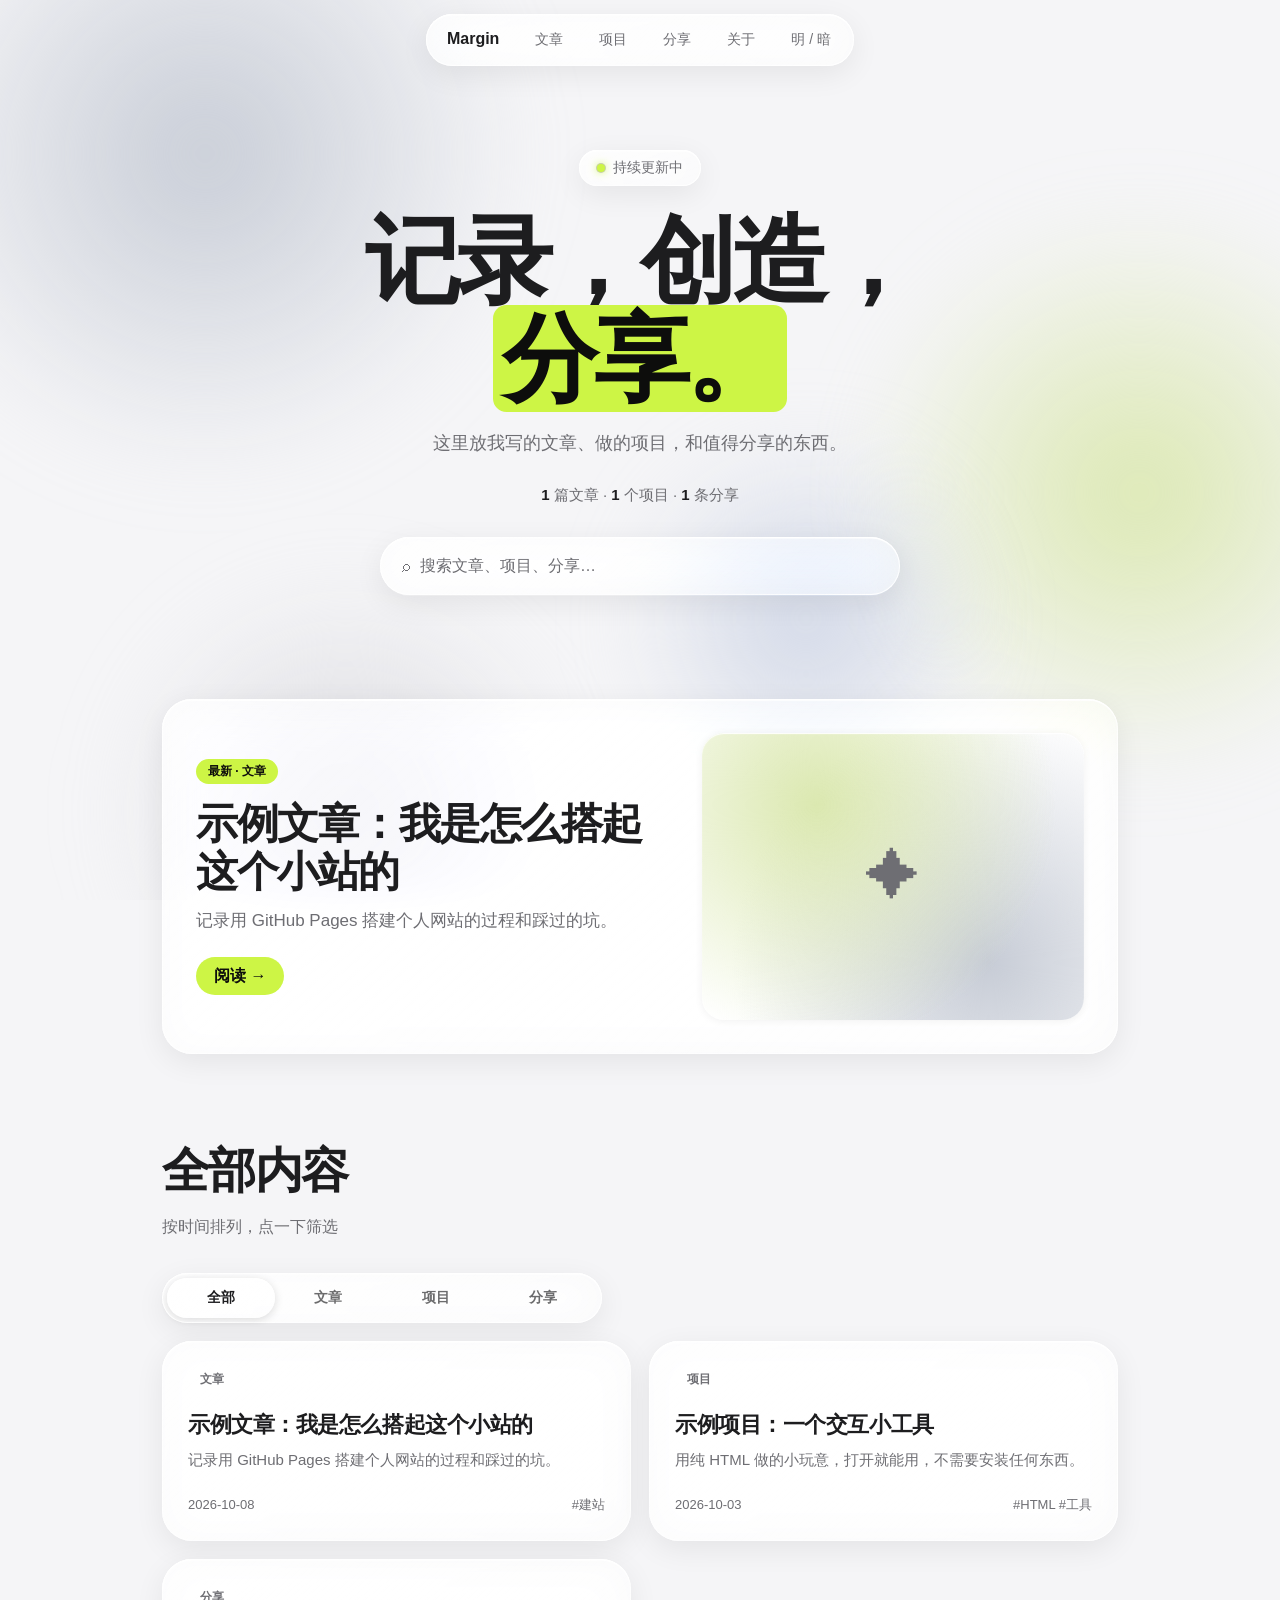
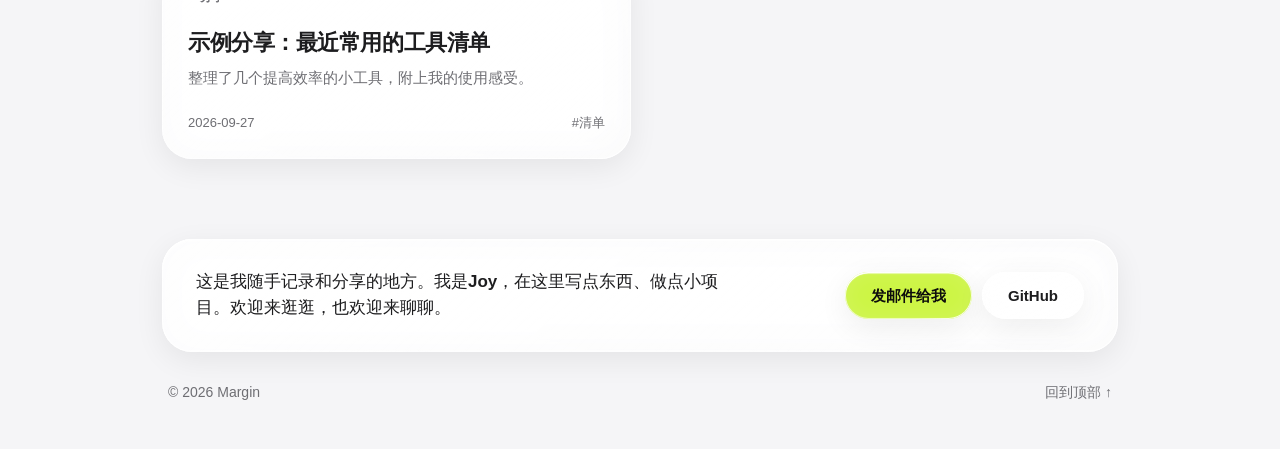
==== index.html @ 058a6137 "init: Margin 个人网站（文章 / 项目 / 分享） 纯静态站点，部署到 GitHub Pages。样式取自设计稿最终版（液态玻璃 + 荧光绿 #cdf545）， 拆分为共用 assets/" ====
<!DOCTYPE html>
<html lang="zh-CN">
<head>
<meta charset="utf-8">
<meta name="viewport" content="width=device-width, initial-scale=1, viewport-fit=cover">
<title>Joy · Margin</title>
<link rel="stylesheet" href="assets/site.css">
</head>
<body>
<div class="bg" aria-hidden="true"><div class="orb"></div><div class="orb"></div><div class="orb"></div><div class="orb"></div></div>

<div class="navw"><nav class="nav glass">
  <b>Margin</b>
  <a href="#feed" data-f="文章">文章</a><a href="#feed" data-f="项目">项目</a><a href="#feed" data-f="分享">分享</a><a href="#about">关于</a>
  <button id="theme" type="button">明 / 暗</button>
</nav></div>

<div class="wrap">
  <header class="hero" id="top">
    <span class="hi glass"><i class="dot"></i>持续更新中</span>
    <h1>记录，创造，<br><span>分享。</span></h1>
    <p class="sub" style="max-width:30em;margin:22px auto 0;font-size:18px">这里放我写的文章、做的项目，和值得分享的东西。</p>
    <div class="stats" id="stats"></div>
    <label class="search glass"><span>⌕</span><input id="q" type="search" placeholder="搜索文章、项目、分享…"></label>
  </header>

  <section id="latest" style="padding-top:30px">
    <a class="feat glass lift" id="feat" href="#"></a>
  </section>

  <section id="feed">
    <h2>全部内容</h2><p class="sub">按时间排列，点一下筛选</p>
    <div class="seg glass" id="seg" style="--n:4">
      <i class="thumb"></i>
      <button class="on" type="button">全部</button><button type="button">文章</button><button type="button">项目</button><button type="button">分享</button>
    </div>
    <div class="grid" id="grid"></div>
  </section>

  <section id="about">
    <div class="about glass">
      <p>这是我随手记录和分享的地方。我是<b>Joy</b>，在这里写点东西、做点小项目。欢迎来逛逛，也欢迎来聊聊。</p>
      <div class="links"><a class="btn glass tint" href="mailto:tingschen287@gmail.com">发邮件给我</a><a class="btn glass" href="https://github.com/Tingschen287" target="_blank" rel="noopener">GitHub</a></div>
    </div>
    <footer><span>© 2026 Margin</span><span><a href="#top">回到顶部 ↑</a></span></footer>
  </section>
</div>

<script>
// ====== 在这里添加内容：每条一行，type 只能是 文章 / 项目 / 分享 ======
var posts=[
 {type:'文章',title:'示例文章：我是怎么搭起这个小站的',desc:'记录用 GitHub Pages 搭建个人网站的过程和踩过的坑。',date:'2026-10-08',url:'posts/hello.html',tags:['建站']},
 {type:'项目',title:'示例项目：一个交互小工具',desc:'用纯 HTML 做的小玩意，打开就能用，不需要安装任何东西。',date:'2026-10-03',url:'projects/tool/',tags:['HTML','工具']},
 {type:'分享',title:'示例分享：最近常用的工具清单',desc:'整理了几个提高效率的小工具，附上我的使用感受。',date:'2026-09-27',url:'shares/tools.html',tags:['清单']}
];
// ====== 以下无需修改 ======
posts.sort(function(a,b){return b.date.localeCompare(a.date)});
var types=['全部','文章','项目','分享'],state={t:'全部',q:''};
var grid=document.getElementById('grid'),seg=document.getElementById('seg'),bs=seg.querySelectorAll('button');
function card(p){return '<a class="w glass lift" href="'+p.url+'"><span class="tag">'+p.type+'</span><h3>'+p.title+'</h3><p>'+p.desc+'</p><div class="meta"><span>'+p.date+'</span><span>'+(p.tags||[]).map(function(t){return '#'+t}).join(' ')+'</span></div></a>'}
function render(){
  var q=state.q.toLowerCase();
  var f=posts.filter(function(p){return (state.t==='全部'||p.type===state.t)&&(!q||(p.title+p.desc+(p.tags||[]).join(' ')).toLowerCase().indexOf(q)>-1)});
  grid.innerHTML=f.length?f.map(card).join(''):'<p class="empty">没有找到相关内容</p>';
}
function setT(t){var i=types.indexOf(t);state.t=t;seg.style.setProperty('--i',i);bs.forEach(function(b,j){b.classList.toggle('on',i===j)});render()}
bs.forEach(function(b,i){b.onclick=function(){setT(types[i])}});
document.querySelectorAll('.nav a[data-f]').forEach(function(a){a.addEventListener('click',function(){setT(a.dataset.f)})});
document.getElementById('q').addEventListener('input',function(e){state.q=e.target.value;render()});
var n=function(t){return posts.filter(function(p){return p.type===t}).length};
document.getElementById('stats').innerHTML='<b>'+n('文章')+'</b> 篇文章 · <b>'+n('项目')+'</b> 个项目 · <b>'+n('分享')+'</b> 条分享';
var p0=posts[0],ft=document.getElementById('feat');ft.href=p0.url;
ft.innerHTML='<div><span class="tag acc">最新 · '+p0.type+'</span><h2>'+p0.title+'</h2><p>'+p0.desc+'</p><span class="go">阅读 →</span></div><div class="cover">✦</div>';
render();
document.getElementById('theme').onclick=function(){var r=document.documentElement,d=r.dataset.theme?r.dataset.theme==='dark':matchMedia('(prefers-color-scheme: dark)').matches;r.dataset.theme=d?'light':'dark'};
document.addEventListener('pointermove',function(e){var el=e.target.closest&&e.target.closest('.glass');if(!el)return;var b=el.getBoundingClientRect();el.style.setProperty('--x',(e.clientX-b.left)+'px');el.style.setProperty('--y',(e.clientY-b.top)+'px')});
</script>
</body>
</html>
---- assets/site.css ----
:root{
  --base:#f5f5f7;--o1:#c7ccd6;--o2:#dbe8b0;--o3:#d9d9de;--o4:#cfd6e6;
  --text:#1d1d1f;--muted:#6e6e73;
  --t1:rgba(255,255,255,.66);--t2:rgba(255,255,255,.30);
  --edge:#fff;--edge2:rgba(255,255,255,.4);--spec:rgba(255,255,255,.95);
  --sh:0 8px 30px rgba(0,0,0,.07);--acc:#cdf545;--ink:#0d0d0c;
  box-sizing:border-box;padding-top:env(safe-area-inset-top,0px);padding-bottom:env(safe-area-inset-bottom,0px)}
@media (prefers-color-scheme: dark){:root:not([data-theme="light"]){
  --base:#000;--o1:#2b2b30;--o2:#2a3a10;--o3:#1f1f23;--o4:#1a2236;
  --text:#f5f5f7;--muted:#86868b;--t1:rgba(255,255,255,.12);--t2:rgba(255,255,255,.03);
  --edge:rgba(255,255,255,.35);--edge2:rgba(255,255,255,.04);--spec:rgba(255,255,255,.2);--sh:0 8px 30px rgba(0,0,0,.5);--acc:#cdf545;--ink:#0d0d0c}}
:root[data-theme="dark"]{
  --base:#000;--o1:#2b2b30;--o2:#2a3a10;--o3:#1f1f23;--o4:#1a2236;
  --text:#f5f5f7;--muted:#86868b;--t1:rgba(255,255,255,.12);--t2:rgba(255,255,255,.03);
  --edge:rgba(255,255,255,.35);--edge2:rgba(255,255,255,.04);--spec:rgba(255,255,255,.2);--sh:0 8px 30px rgba(0,0,0,.5);--acc:#cdf545;--ink:#0d0d0c}
html{scroll-padding-top:calc(env(safe-area-inset-top,0px) + 80px);scroll-behavior:smooth;height:100%}
*{box-sizing:border-box}
body{margin:0;min-height:100%;background:var(--base);color:var(--text);
  font-family:-apple-system,BlinkMacSystemFont,"SF Pro Display","PingFang SC","Hiragino Sans GB","Microsoft YaHei",sans-serif;line-height:1.55;overflow-x:hidden;-webkit-font-smoothing:antialiased}
a{color:inherit;text-decoration:none}
button{font:inherit;color:inherit}

/* wallpaper */
.bg{position:fixed;inset:0;z-index:0;overflow:hidden;pointer-events:none}
.orb{position:absolute;border-radius:50%;filter:blur(40px);animation:drift 20s ease-in-out infinite alternate}
.bg .orb:nth-child(1){width:52vw;height:52vw;background:radial-gradient(circle,var(--o1),transparent 68%);top:-14vw;left:-10vw}
.bg .orb:nth-child(2){width:46vw;height:46vw;background:radial-gradient(circle,var(--o2),transparent 68%);top:22vh;right:-12vw;animation-delay:-7s}
.bg .orb:nth-child(3){width:38vw;height:38vw;background:radial-gradient(circle,var(--o3),transparent 68%);bottom:-12vw;left:8vw;animation-delay:-12s}
.bg .orb:nth-child(4){width:30vw;height:30vw;background:radial-gradient(circle,var(--o4),transparent 68%);bottom:10vh;right:22vw;animation-delay:-4s}
@keyframes drift{to{transform:translate(7vw,6vh) scale(1.12)}}

/* liquid glass */
.glass{position:relative;border-radius:30px;isolation:isolate;
  background:linear-gradient(140deg,var(--t1),var(--t2));
  -webkit-backdrop-filter:blur(22px) saturate(190%) brightness(1.06);backdrop-filter:blur(22px) saturate(190%) brightness(1.06);
  box-shadow:inset 0 1.5px 1px var(--edge),inset 0 -1px 1px var(--edge2),inset 0 0 22px rgba(255,255,255,.12),var(--sh);
  transition:transform .5s cubic-bezier(.34,1.56,.64,1),box-shadow .3s}
.glass::before{content:"";position:absolute;inset:0;border-radius:inherit;z-index:-1;pointer-events:none;opacity:0;transition:opacity .3s;
  background:radial-gradient(220px circle at var(--x,50%) var(--y,0%),var(--spec),transparent 65%)}
.glass:hover::before{opacity:1}
.glass::after{content:"";position:absolute;inset:0;border-radius:inherit;padding:1.2px;pointer-events:none;
  background:linear-gradient(135deg,var(--edge),var(--edge2) 35%,var(--edge2) 65%,var(--edge));
  -webkit-mask:linear-gradient(#000 0 0) content-box,linear-gradient(#000 0 0);-webkit-mask-composite:xor;mask-composite:exclude}
.lift:hover{transform:translateY(-6px) scale(1.025)}
.tint{background:var(--acc);color:var(--ink)}

.wrap{position:relative;z-index:1;max-width:1000px;margin:0 auto;padding:0 22px}

/* top nav */
.navw{position:fixed;top:0;left:0;right:0;z-index:10;display:flex;justify-content:center;padding:calc(env(safe-area-inset-top,0px) + 14px) 14px 0;pointer-events:none}
.nav{pointer-events:auto;display:flex;align-items:center;gap:4px;padding:7px;border-radius:99px}
.nav b{padding:0 16px 0 14px;font-weight:700}
.nav a,.nav button{padding:8px 16px;border-radius:99px;border:0;background:none;font-size:14px;cursor:pointer;color:var(--muted);transition:all .25s}
.nav a:hover,.nav button:hover{color:var(--text);background:var(--t1)}

/* hero */
.hero{text-align:center;padding:170px 0 70px}
.hero .hi{display:inline-block;padding:7px 18px;border-radius:99px;font-size:14px;color:var(--muted);margin-bottom:26px}
h1{font-size:clamp(46px,10vw,112px);line-height:1.02;letter-spacing:-.045em;font-weight:700;margin:0}
h1 span{color:var(--ink);background:var(--acc);padding:0 .1em;border-radius:.14em}
.card-hero{max-width:560px;margin:38px auto 0;padding:26px 28px}
.card-hero p{margin:0 0 20px;font-size:17px;color:var(--muted)}
.btns{display:flex;gap:10px;justify-content:center;flex-wrap:wrap}
.btn{padding:12px 26px;border-radius:99px;font-weight:600;font-size:15px;cursor:pointer;border:0}

/* sections */
section{padding:80px 0 0;position:relative}
.sec-orb{position:absolute;z-index:0;width:280px;height:280px;filter:blur(30px);opacity:.9}
h2{font-size:clamp(28px,5vw,48px);letter-spacing:-.035em;margin:0 0 6px;font-weight:700;position:relative}
.sub{color:var(--muted);margin:0 0 34px;position:relative}
.grid{display:grid;grid-template-columns:repeat(2,1fr);gap:18px;position:relative;z-index:1}
.w{display:block;padding:26px;min-height:190px}
.ico{width:46px;height:46px;border-radius:14px;display:grid;place-items:center;font-size:14px;font-weight:600;color:var(--muted);margin-bottom:34px;background:var(--t1);box-shadow:inset 0 1px 1px var(--edge),0 1px 6px rgba(0,0,0,.06)}
.w h3{margin:0 0 3px;font-size:22px;letter-spacing:-.02em}
.w p{margin:0;color:var(--muted);font-size:15px}

/* segmented control */
.seg{position:relative;display:grid;grid-template-columns:repeat(3,1fr);width:min(100%,380px);padding:5px;border-radius:99px;margin-bottom:18px;z-index:1}
.seg .thumb{position:absolute;top:5px;bottom:5px;left:5px;width:calc((100% - 10px)/3);border-radius:99px;
  background:linear-gradient(140deg,rgba(255,255,255,.75),rgba(255,255,255,.35));box-shadow:0 2px 10px rgba(0,0,0,.14),inset 0 1px 1px #fff;
  transform:translateX(calc(var(--i,0)*100%));transition:transform .5s cubic-bezier(.34,1.4,.64,1)}
:root[data-theme="dark"] .seg .thumb{background:linear-gradient(140deg,rgba(255,255,255,.3),rgba(255,255,255,.1))}
@media (prefers-color-scheme: dark){:root:not([data-theme="light"]) .seg .thumb{background:linear-gradient(140deg,rgba(255,255,255,.3),rgba(255,255,255,.1))}}
.seg button{position:relative;z-index:1;border:0;background:none;padding:9px 0;font-size:14px;font-weight:600;cursor:pointer;color:var(--text);opacity:.65;transition:opacity .2s}
.seg button.on{opacity:1}
.panel{padding:30px 32px;position:relative;z-index:1;font-size:18px;min-height:150px}
.panel div{display:none}.panel div.on{display:block;animation:fi .5s}
@keyframes fi{from{opacity:0;transform:translateY(8px)}}
.chips{display:flex;flex-wrap:wrap;gap:8px}
.chips span{padding:5px 15px;border-radius:99px;background:var(--t1);font-size:14px;box-shadow:inset 0 1px 1px var(--edge)}

.contact{text-align:center;padding:56px 24px;margin-top:80px;position:relative;z-index:1}
.contact h2{margin-bottom:22px}
footer{position:relative;z-index:1;display:flex;justify-content:space-between;flex-wrap:wrap;gap:8px;padding:30px 6px 46px;color:var(--muted);font-size:14px}
footer a:hover{color:var(--text)}
@media (max-width:720px){.grid{grid-template-columns:1fr}.nav a{display:none}.hero{padding-top:130px}.nav b{padding-right:10px}}
@media (prefers-reduced-motion:reduce){.orb{animation:none}.glass,.seg .thumb{transition:none}}
.hero{padding:150px 0 40px}
h1{font-size:clamp(44px,9vw,96px)}
.stats{margin-top:26px;color:var(--muted);font-size:15px}
.stats b{color:var(--text);font-weight:600}
.search{display:flex;align-items:center;gap:10px;max-width:520px;margin:30px auto 0;padding:5px 22px;border-radius:99px;text-align:left}
.search span{color:var(--muted)}
.search input{flex:1;min-width:0;background:none;border:0;outline:0;font:inherit;font-size:16px;color:var(--text);padding:12px 0}
.search input::placeholder{color:var(--muted)}
.tag{display:inline-block;padding:3px 12px;border-radius:99px;font-size:12px;font-weight:600;background:var(--t1);color:var(--muted);box-shadow:inset 0 1px 1px var(--edge);align-self:flex-start}
.tag.acc{background:var(--acc);color:var(--ink);box-shadow:none}
.feat{display:grid;grid-template-columns:1.25fr 1fr;gap:28px;padding:34px;margin-top:34px;align-items:center}
.feat h2{font-size:clamp(26px,4vw,42px);margin:16px 0 12px;line-height:1.15}
.feat p{margin:0 0 22px;color:var(--muted);font-size:17px}
.feat .go{font-weight:600;color:var(--ink);background:var(--acc);padding:7px 18px;border-radius:99px;display:inline-block}
.cover{aspect-ratio:4/3;border-radius:22px;display:grid;place-items:center;font-size:54px;color:var(--muted);
  background:radial-gradient(circle at 30% 25%,var(--o2),transparent 70%),radial-gradient(circle at 75% 80%,var(--o1),transparent 70%),var(--t1);
  box-shadow:inset 0 1px 1px var(--edge),0 1px 8px rgba(0,0,0,.06)}
.seg{width:min(100%,440px);grid-template-columns:repeat(var(--n,3),1fr)}
.seg .thumb{width:calc((100% - 10px)/var(--n,3))}
.w{display:flex;flex-direction:column;min-height:200px}
.w h3{margin:16px 0 6px}
.w .meta{margin-top:auto;padding-top:20px;display:flex;justify-content:space-between;gap:10px;font-size:13px;color:var(--muted)}
.empty{grid-column:1/-1;text-align:center;color:var(--muted);padding:40px 0;margin:0}
.about{padding:30px 34px;display:flex;justify-content:space-between;align-items:center;gap:24px;flex-wrap:wrap;position:relative;z-index:1}
.about p{margin:0;max-width:32em;font-size:17px}
.about .links{display:flex;gap:10px;flex-wrap:wrap}
@media (max-width:720px){.feat{grid-template-columns:1fr;padding:26px}.cover{aspect-ratio:16/9;order:-1}.hero{padding-top:120px}}
.dot{display:inline-block;width:8px;height:8px;border-radius:50%;background:var(--acc);margin-right:8px;box-shadow:0 0 0 1px rgba(0,0,0,.18),0 0 8px var(--acc)}
::selection{background:var(--acc);color:var(--ink)}

/* ====== 内容页（文章 / 项目 / 分享）====== */
.nav .back{color:var(--text)}
@media (max-width:720px){.nav a.back{display:inline-block}}
.page{padding-top:120px}
.article{padding:40px 44px;position:relative;z-index:1}
.article .head{margin-bottom:30px}
.article h1{font-size:clamp(32px,6vw,52px);line-height:1.12;letter-spacing:-.035em;margin:16px 0 14px}
.article .meta{display:flex;gap:14px;flex-wrap:wrap;color:var(--muted);font-size:14px}
.prose{font-size:17px;line-height:1.8}
.prose h2{font-size:clamp(22px,3.4vw,28px);letter-spacing:-.02em;margin:36px 0 10px}
.prose h3{font-size:19px;margin:26px 0 8px}
.prose p,.prose ul,.prose ol{margin:0 0 16px}
.prose ul,.prose ol{padding-left:1.4em}
.prose li{margin:4px 0}
.prose a{text-decoration:underline;text-decoration-color:var(--acc);text-decoration-thickness:2px;text-underline-offset:3px}
.prose blockquote{margin:0 0 16px;padding:10px 18px;border-left:3px solid var(--acc);color:var(--muted);background:var(--t2);border-radius:0 14px 14px 0}
.prose code{font-family:ui-monospace,SFMono-Regular,Menlo,Consolas,monospace;font-size:.9em;padding:2px 6px;border-radius:6px;background:var(--t1)}
.prose pre{margin:0 0 16px;padding:16px 18px;border-radius:16px;background:var(--t1);overflow-x:auto;box-shadow:inset 0 1px 1px var(--edge)}
.prose pre code{padding:0;background:none}
.prose img{max-width:100%;height:auto;border-radius:16px}
.prose table{width:100%;border-collapse:collapse;margin:0 0 16px;font-size:15px}
.prose th,.prose td{text-align:left;padding:8px 10px;border-bottom:1px solid var(--t1)}
.prose hr{border:0;height:1px;background:var(--t1);margin:30px 0}
.tool{margin:0 0 20px;padding:20px;border-radius:22px}
.tool textarea{width:100%;min-height:160px;resize:vertical;border:0;outline:0;background:none;font:inherit;font-size:16px;color:var(--text);line-height:1.7}
.tool textarea::placeholder{color:var(--muted)}
.nums{display:grid;grid-template-columns:repeat(4,1fr);gap:12px;margin:0 0 16px}
.nums div{padding:16px;border-radius:20px;text-align:center}
.nums b{display:block;font-size:28px;letter-spacing:-.02em}
.nums span{font-size:13px;color:var(--muted)}
@media (max-width:720px){.article{padding:28px 22px}.page{padding-top:96px}.nums{grid-template-columns:repeat(2,1fr)}}
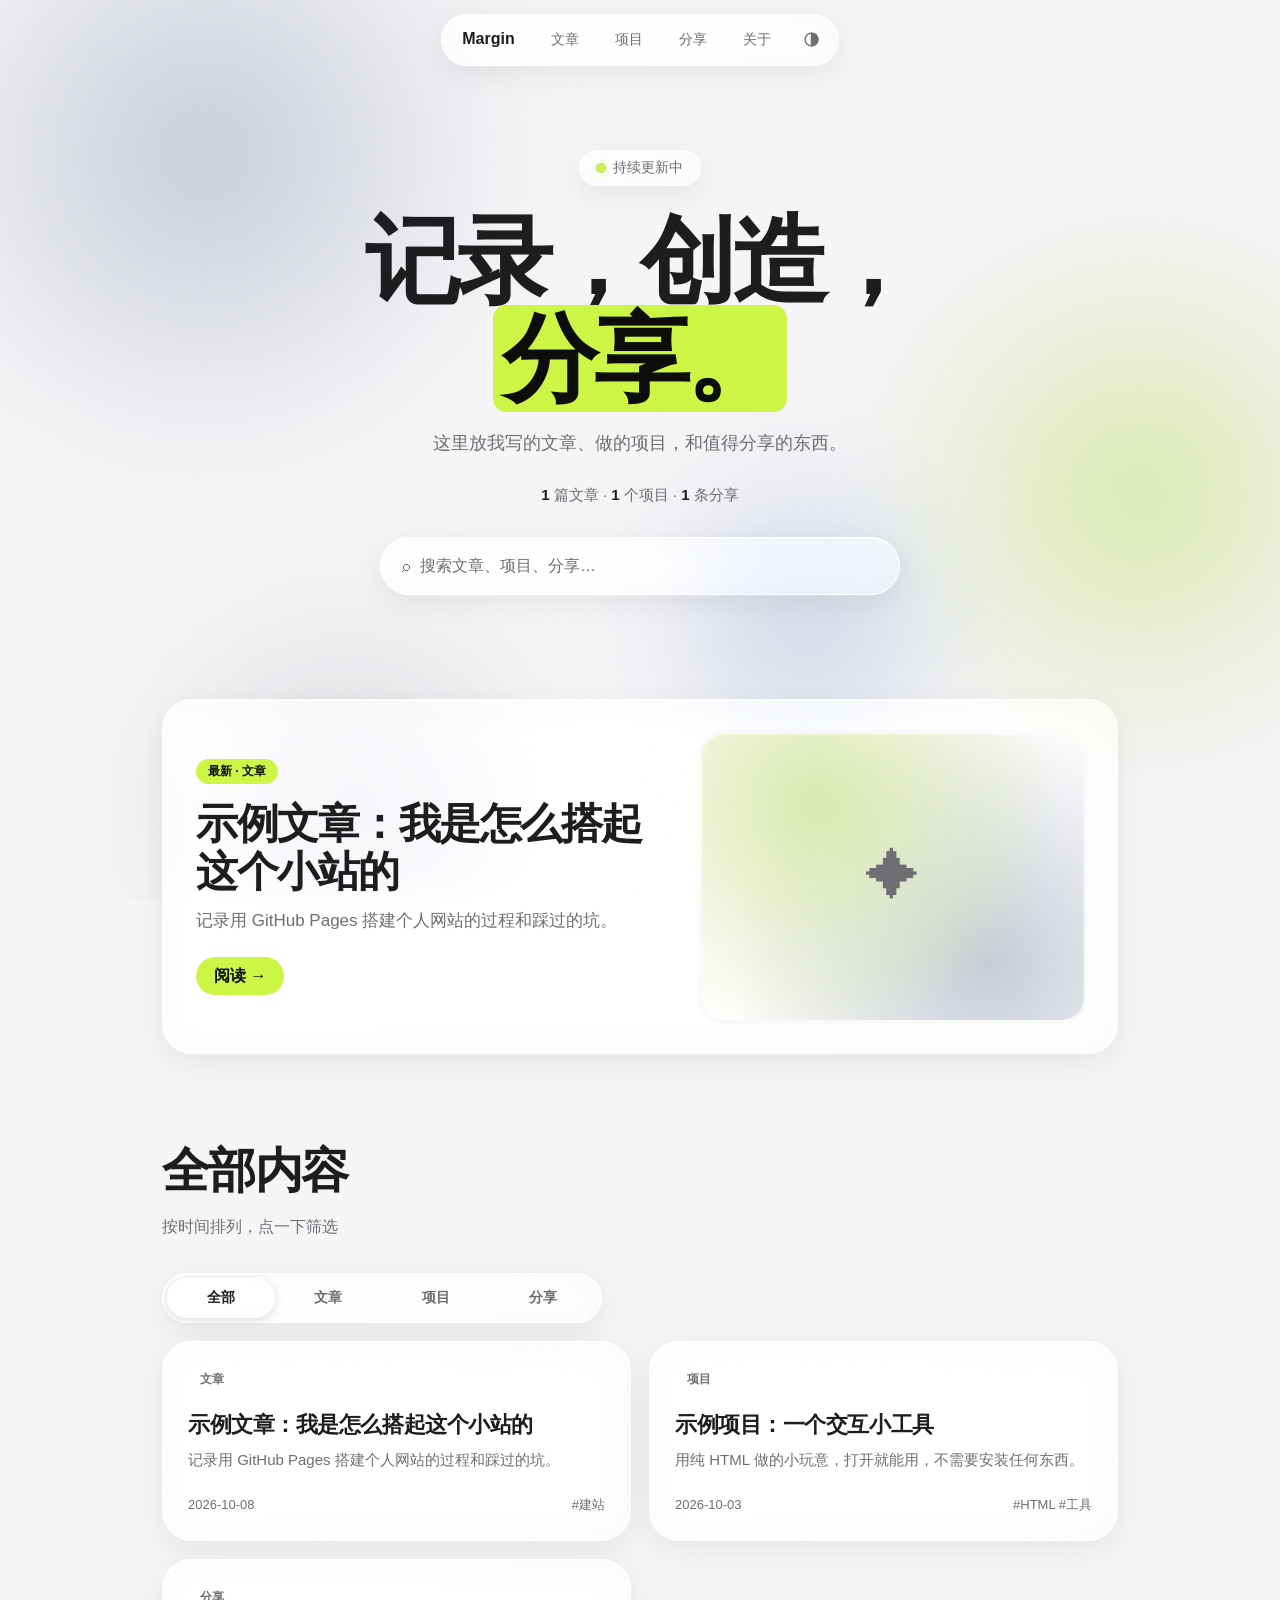
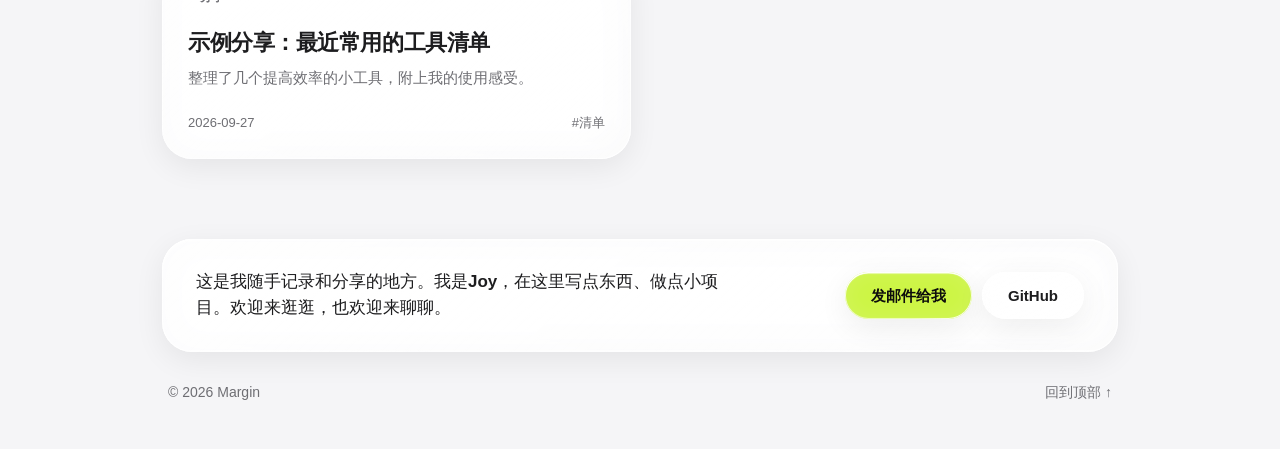
==== commit 71be006f: "feat: 外观切换改为 自动/浅色/深色 三档图标按钮 默认跟随系统设置并实时响应系统切换；手动选择浅色或深色会记住（localStorage）， 切回自动恢复跟随系统。按钮用内联 SVG 图标替代" ====
--- a/index.html
+++ b/index.html
@@ -5,6 +5,7 @@
 <meta name="viewport" content="width=device-width, initial-scale=1, viewport-fit=cover">
 <title>Joy · Margin</title>
 <link rel="stylesheet" href="assets/site.css">
+<script>try{var t=localStorage.getItem('theme');if(t==='light'||t==='dark')document.documentElement.dataset.theme=t}catch(e){}</script>
 </head>
 <body>
 <div class="bg" aria-hidden="true"><div class="orb"></div><div class="orb"></div><div class="orb"></div><div class="orb"></div></div>
@@ -12,7 +13,7 @@
 <div class="navw"><nav class="nav glass">
   <b>Margin</b>
   <a href="#feed" data-f="文章">文章</a><a href="#feed" data-f="项目">项目</a><a href="#feed" data-f="分享">分享</a><a href="#about">关于</a>
-  <button id="theme" type="button">明 / 暗</button>
+  <button id="theme" type="button" title="外观：跟随系统，点击切换" aria-label="外观：跟随系统，点击切换"><svg viewBox="0 0 24 24" fill="none" stroke="currentColor" stroke-width="2" stroke-linecap="round" stroke-linejoin="round" aria-hidden="true"><circle cx="12" cy="12" r="9"/><path d="M12 3a9 9 0 0 1 0 18z" fill="currentColor"/></svg></button>
 </nav></div>
 
 <div class="wrap">
@@ -72,7 +73,7 @@
 var p0=posts[0],ft=document.getElementById('feat');ft.href=p0.url;
 ft.innerHTML='<div><span class="tag acc">最新 · '+p0.type+'</span><h2>'+p0.title+'</h2><p>'+p0.desc+'</p><span class="go">阅读 →</span></div><div class="cover">✦</div>';
 render();
-document.getElementById('theme').onclick=function(){var r=document.documentElement,d=r.dataset.theme?r.dataset.theme==='dark':matchMedia('(prefers-color-scheme: dark)').matches;r.dataset.theme=d?'light':'dark'};
+(function(){var r=document.documentElement,b=document.getElementById('theme'),ms=['auto','light','dark'],lb={auto:'跟随系统',light:'浅色',dark:'深色'},ic={auto:'<svg viewBox="0 0 24 24" fill="none" stroke="currentColor" stroke-width="2" stroke-linecap="round" stroke-linejoin="round" aria-hidden="true"><circle cx="12" cy="12" r="9"/><path d="M12 3a9 9 0 0 1 0 18z" fill="currentColor"/></svg>',light:'<svg viewBox="0 0 24 24" fill="none" stroke="currentColor" stroke-width="2" stroke-linecap="round" stroke-linejoin="round" aria-hidden="true"><circle cx="12" cy="12" r="4"/><path d="M12 2v2M12 20v2M4.93 4.93l1.41 1.41M17.66 17.66l1.41 1.41M2 12h2M20 12h2M4.93 19.07l1.41-1.41M17.66 6.34l1.41-1.41"/></svg>',dark:'<svg viewBox="0 0 24 24" fill="none" stroke="currentColor" stroke-width="2" stroke-linecap="round" stroke-linejoin="round" aria-hidden="true"><path d="M21 12.79A9 9 0 1 1 11.21 3 7 7 0 0 0 21 12.79z"/></svg>'};function cur(){return r.dataset.theme||'auto'}function set(m,save){if(m==='auto')delete r.dataset.theme;else r.dataset.theme=m;b.innerHTML=ic[m];b.title='外观：'+lb[m]+'，点击切换';b.setAttribute('aria-label',b.title);if(save)try{m==='auto'?localStorage.removeItem('theme'):localStorage.setItem('theme',m)}catch(e){}}set(cur());b.onclick=function(){set(ms[(ms.indexOf(cur())+1)%3],1)}})();
 document.addEventListener('pointermove',function(e){var el=e.target.closest&&e.target.closest('.glass');if(!el)return;var b=el.getBoundingClientRect();el.style.setProperty('--x',(e.clientX-b.left)+'px');el.style.setProperty('--y',(e.clientY-b.top)+'px')});
 </script>
 </body>
--- a/assets/site.css
+++ b/assets/site.css
@@ -156,3 +156,7 @@
 .nums b{display:block;font-size:28px;letter-spacing:-.02em}
 .nums span{font-size:13px;color:var(--muted)}
 @media (max-width:720px){.article{padding:28px 22px}.page{padding-top:96px}.nums{grid-template-columns:repeat(2,1fr)}}
+
+/* 外观切换按钮：自动 / 浅色 / 深色 图标 */
+.nav #theme{display:grid;place-items:center;padding:8px 12px}
+#theme svg{width:17px;height:17px;display:block}
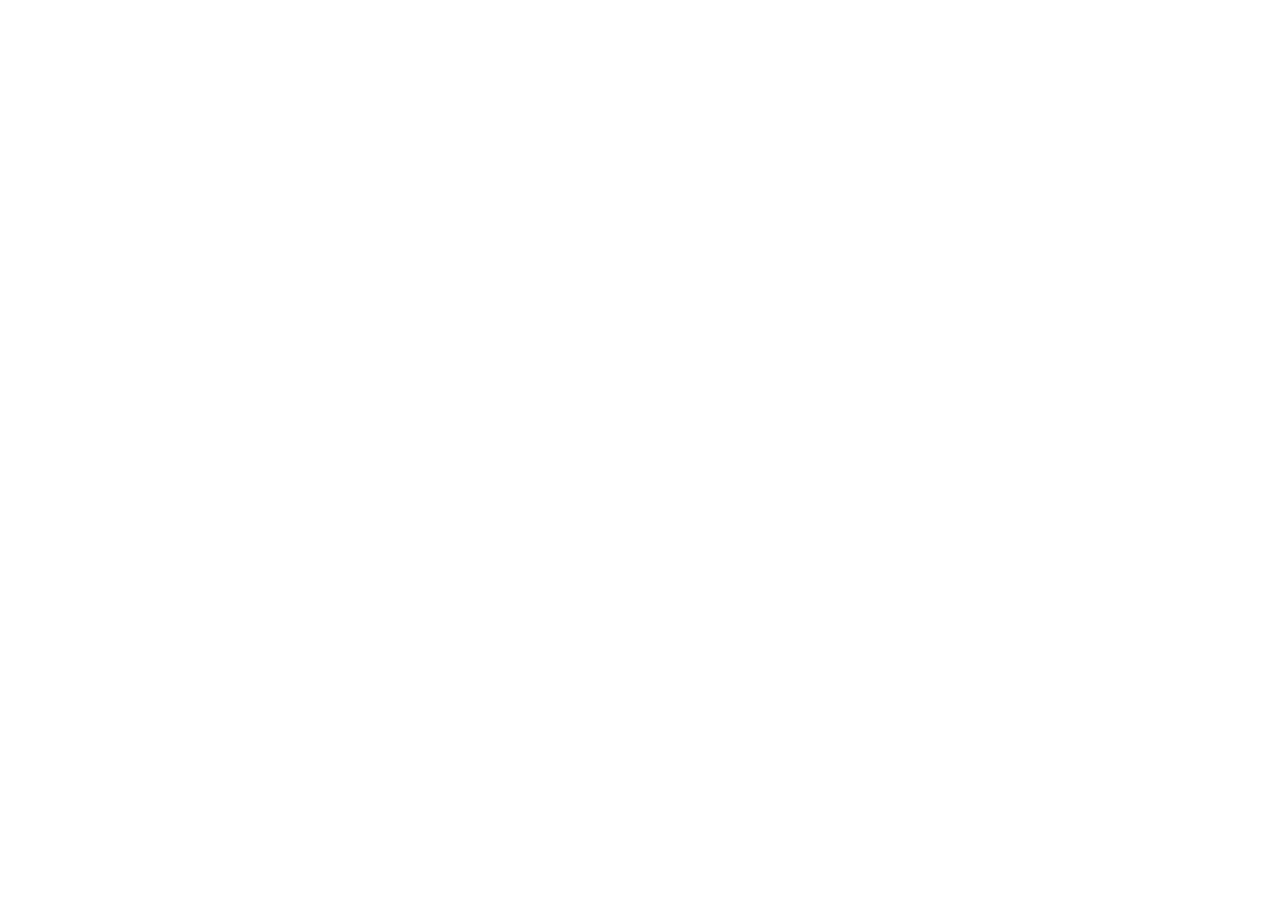
==== commit fc86d07f: "redirect: 网站已搬到 https://tingschen.top，旧地址全部跳转" ====
--- a/index.html
+++ b/index.html
@@ -2,79 +2,14 @@
 <html lang="zh-CN">
 <head>
 <meta charset="utf-8">
-<meta name="viewport" content="width=device-width, initial-scale=1, viewport-fit=cover">
-<title>Joy · Margin</title>
-<link rel="stylesheet" href="assets/site.css">
-<script>try{var t=localStorage.getItem('theme');if(t==='light'||t==='dark')document.documentElement.dataset.theme=t}catch(e){}</script>
+<meta name="viewport" content="width=device-width, initial-scale=1">
+<title>已搬家 · Margin</title>
+<meta name="robots" content="noindex">
+<link rel="canonical" href="https://tingschen.top/">
+<meta http-equiv="refresh" content="0; url=https://tingschen.top/">
+<script>location.replace("https://tingschen.top/" + location.search + location.hash)</script>
 </head>
-<body>
-<div class="bg" aria-hidden="true"><div class="orb"></div><div class="orb"></div><div class="orb"></div><div class="orb"></div></div>
-
-<div class="navw"><nav class="nav glass">
-  <b>Margin</b>
-  <a href="#feed" data-f="文章">文章</a><a href="#feed" data-f="项目">项目</a><a href="#feed" data-f="分享">分享</a><a href="#about">关于</a>
-  <button id="theme" type="button" title="外观：跟随系统，点击切换" aria-label="外观：跟随系统，点击切换"><svg viewBox="0 0 24 24" fill="none" stroke="currentColor" stroke-width="2" stroke-linecap="round" stroke-linejoin="round" aria-hidden="true"><circle cx="12" cy="12" r="9"/><path d="M12 3a9 9 0 0 1 0 18z" fill="currentColor"/></svg></button>
-</nav></div>
-
-<div class="wrap">
-  <header class="hero" id="top">
-    <span class="hi glass"><i class="dot"></i>持续更新中</span>
-    <h1>记录，创造，<br><span>分享。</span></h1>
-    <p class="sub" style="max-width:30em;margin:22px auto 0;font-size:18px">这里放我写的文章、做的项目，和值得分享的东西。</p>
-    <div class="stats" id="stats"></div>
-    <label class="search glass"><span>⌕</span><input id="q" type="search" placeholder="搜索文章、项目、分享…"></label>
-  </header>
-
-  <section id="latest" style="padding-top:30px">
-    <a class="feat glass lift" id="feat" href="#"></a>
-  </section>
-
-  <section id="feed">
-    <h2>全部内容</h2><p class="sub">按时间排列，点一下筛选</p>
-    <div class="seg glass" id="seg" style="--n:4">
-      <i class="thumb"></i>
-      <button class="on" type="button">全部</button><button type="button">文章</button><button type="button">项目</button><button type="button">分享</button>
-    </div>
-    <div class="grid" id="grid"></div>
-  </section>
-
-  <section id="about">
-    <div class="about glass">
-      <p>这是我随手记录和分享的地方。我是<b>Joy</b>，在这里写点东西、做点小项目。欢迎来逛逛，也欢迎来聊聊。</p>
-      <div class="links"><a class="btn glass tint" href="mailto:tingschen287@gmail.com">发邮件给我</a><a class="btn glass" href="https://github.com/Tingschen287" target="_blank" rel="noopener">GitHub</a></div>
-    </div>
-    <footer><span>© 2026 Margin</span><span><a href="#top">回到顶部 ↑</a></span></footer>
-  </section>
-</div>
-
-<script>
-// ====== 在这里添加内容：每条一行，type 只能是 文章 / 项目 / 分享 ======
-var posts=[
- {type:'文章',title:'示例文章：我是怎么搭起这个小站的',desc:'记录用 GitHub Pages 搭建个人网站的过程和踩过的坑。',date:'2026-10-08',url:'posts/hello.html',tags:['建站']},
- {type:'项目',title:'示例项目：一个交互小工具',desc:'用纯 HTML 做的小玩意，打开就能用，不需要安装任何东西。',date:'2026-10-03',url:'projects/tool/',tags:['HTML','工具']},
- {type:'分享',title:'示例分享：最近常用的工具清单',desc:'整理了几个提高效率的小工具，附上我的使用感受。',date:'2026-09-27',url:'shares/tools.html',tags:['清单']}
-];
-// ====== 以下无需修改 ======
-posts.sort(function(a,b){return b.date.localeCompare(a.date)});
-var types=['全部','文章','项目','分享'],state={t:'全部',q:''};
-var grid=document.getElementById('grid'),seg=document.getElementById('seg'),bs=seg.querySelectorAll('button');
-function card(p){return '<a class="w glass lift" href="'+p.url+'"><span class="tag">'+p.type+'</span><h3>'+p.title+'</h3><p>'+p.desc+'</p><div class="meta"><span>'+p.date+'</span><span>'+(p.tags||[]).map(function(t){return '#'+t}).join(' ')+'</span></div></a>'}
-function render(){
-  var q=state.q.toLowerCase();
-  var f=posts.filter(function(p){return (state.t==='全部'||p.type===state.t)&&(!q||(p.title+p.desc+(p.tags||[]).join(' ')).toLowerCase().indexOf(q)>-1)});
-  grid.innerHTML=f.length?f.map(card).join(''):'<p class="empty">没有找到相关内容</p>';
-}
-function setT(t){var i=types.indexOf(t);state.t=t;seg.style.setProperty('--i',i);bs.forEach(function(b,j){b.classList.toggle('on',i===j)});render()}
-bs.forEach(function(b,i){b.onclick=function(){setT(types[i])}});
-document.querySelectorAll('.nav a[data-f]').forEach(function(a){a.addEventListener('click',function(){setT(a.dataset.f)})});
-document.getElementById('q').addEventListener('input',function(e){state.q=e.target.value;render()});
-var n=function(t){return posts.filter(function(p){return p.type===t}).length};
-document.getElementById('stats').innerHTML='<b>'+n('文章')+'</b> 篇文章 · <b>'+n('项目')+'</b> 个项目 · <b>'+n('分享')+'</b> 条分享';
-var p0=posts[0],ft=document.getElementById('feat');ft.href=p0.url;
-ft.innerHTML='<div><span class="tag acc">最新 · '+p0.type+'</span><h2>'+p0.title+'</h2><p>'+p0.desc+'</p><span class="go">阅读 →</span></div><div class="cover">✦</div>';
-render();
-(function(){var r=document.documentElement,b=document.getElementById('theme'),ms=['auto','light','dark'],lb={auto:'跟随系统',light:'浅色',dark:'深色'},ic={auto:'<svg viewBox="0 0 24 24" fill="none" stroke="currentColor" stroke-width="2" stroke-linecap="round" stroke-linejoin="round" aria-hidden="true"><circle cx="12" cy="12" r="9"/><path d="M12 3a9 9 0 0 1 0 18z" fill="currentColor"/></svg>',light:'<svg viewBox="0 0 24 24" fill="none" stroke="currentColor" stroke-width="2" stroke-linecap="round" stroke-linejoin="round" aria-hidden="true"><circle cx="12" cy="12" r="4"/><path d="M12 2v2M12 20v2M4.93 4.93l1.41 1.41M17.66 17.66l1.41 1.41M2 12h2M20 12h2M4.93 19.07l1.41-1.41M17.66 6.34l1.41-1.41"/></svg>',dark:'<svg viewBox="0 0 24 24" fill="none" stroke="currentColor" stroke-width="2" stroke-linecap="round" stroke-linejoin="round" aria-hidden="true"><path d="M21 12.79A9 9 0 1 1 11.21 3 7 7 0 0 0 21 12.79z"/></svg>'};function cur(){return r.dataset.theme||'auto'}function set(m,save){if(m==='auto')delete r.dataset.theme;else r.dataset.theme=m;b.innerHTML=ic[m];b.title='外观：'+lb[m]+'，点击切换';b.setAttribute('aria-label',b.title);if(save)try{m==='auto'?localStorage.removeItem('theme'):localStorage.setItem('theme',m)}catch(e){}}set(cur());b.onclick=function(){set(ms[(ms.indexOf(cur())+1)%3],1)}})();
-document.addEventListener('pointermove',function(e){var el=e.target.closest&&e.target.closest('.glass');if(!el)return;var b=el.getBoundingClientRect();el.style.setProperty('--x',(e.clientX-b.left)+'px');el.style.setProperty('--y',(e.clientY-b.top)+'px')});
-</script>
+<body style="font-family:-apple-system,BlinkMacSystemFont,'PingFang SC',sans-serif;text-align:center;padding:80px 20px">
+<p>本站已搬到 <a href="https://tingschen.top/">https://tingschen.top/</a>，正在跳转…</p>
 </body>
 </html>
